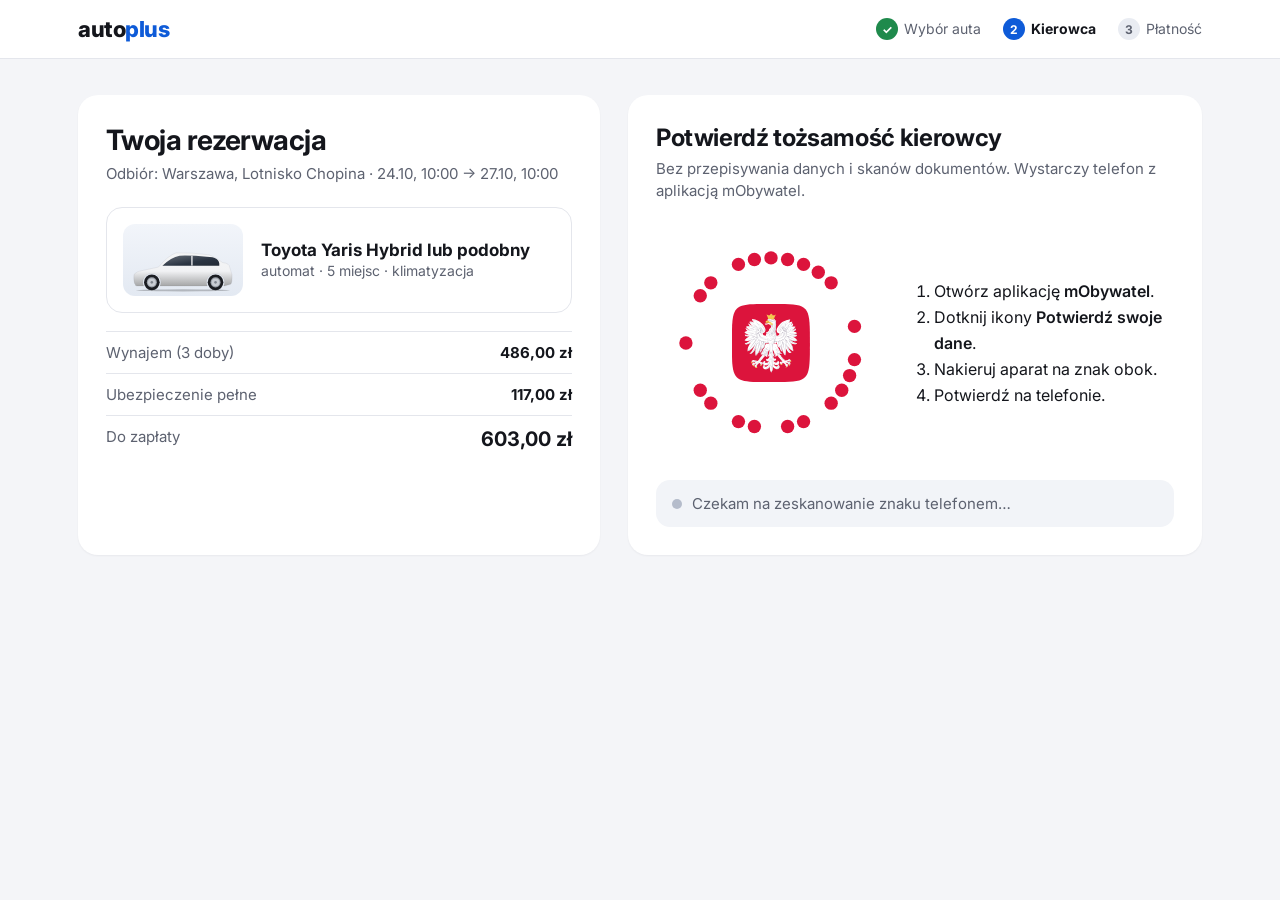
==== mockup/komputer.html @ 1d3bef59 "Czysta historia projektu Repozytorium z jednym autorem." ====
<!doctype html>
<html lang="pl">
<head>
<meta charset="utf-8">
<script src="i18n.js?v=6"></script>
<meta name="viewport" content="width=device-width, initial-scale=1, viewport-fit=cover">
<meta name="theme-color" content="#ffffff">
<title>Autoplus: rezerwacja</title>
<link rel="icon" href="assets/icon-mobywatel.svg">
<link href="https://fonts.googleapis.com/css2?family=Inter:wght@400;500;600;700;800&display=swap" rel="stylesheet">
<style>
:root{--ink:#14161c;--ink2:#5d6270;--line:#e4e6ec;--bg:#f4f5f8;--brand:#0e5bd8;--red:#dc143c;--ok:#1f8a4c}
*{box-sizing:border-box}
body{margin:0;background:var(--bg);color:var(--ink);font-family:"Inter",-apple-system,system-ui,sans-serif;-webkit-font-smoothing:antialiased}
.nav{background:#fff;border-bottom:1px solid var(--line)}
.nav .in{max-width:1180px;margin:0 auto;padding:16px 28px;display:flex;align-items:center;gap:28px}
.brand{font-weight:800;font-size:22px;letter-spacing:-.02em}.brand span{color:var(--brand)}
.steps{display:flex;gap:22px;font-size:14px;color:var(--ink2);margin-left:auto}
.steps em{font-style:normal}.steps b{color:var(--ink)}.steps i{font-style:normal;display:inline-grid;place-items:center;width:22px;height:22px;border-radius:50%;background:#e9ecf2;margin-right:6px;font-size:12px;font-weight:700}
.steps .done i{background:var(--ok);color:#fff}.steps .cur i{background:var(--brand);color:#fff}
.wrap{max-width:1180px;margin:0 auto;padding:36px 28px 60px;display:grid;grid-template-columns:1fr 1.1fr;gap:28px}
@media (max-width:900px){.wrap{grid-template-columns:1fr}}
.box{background:#fff;border-radius:20px;padding:28px;box-shadow:0 1px 2px rgba(20,25,40,.05)}
h1{margin:0 0 6px;font-size:28px;letter-spacing:-.02em}
.muted{color:var(--ink2);font-size:15px;line-height:22px;margin:0}
.car{display:flex;gap:18px;align-items:center;margin:22px 0 18px;padding:16px;border:1px solid var(--line);border-radius:16px}
.car .img{flex:none;width:120px;height:72px;border-radius:12px;background:linear-gradient(180deg,#f2f5fa,#e3e9f2);display:flex;align-items:flex-end;justify-content:center;padding:6px 8px 4px}.car .img svg{width:100%;height:100%}
.car b{display:block;font-size:17px}.car small{color:var(--ink2);font-size:14px}
.row{display:flex;justify-content:space-between;padding:11px 0;border-top:1px solid var(--line);font-size:15px}.row span{color:var(--ink2)}
.total{font-size:20px;font-weight:700}
.id h2{margin:0 0 6px;font-size:24px;letter-spacing:-.015em}
.sign{display:flex;gap:28px;align-items:center;margin:26px 0 8px}
.ring{flex:none;width:230px;height:230px}
.ring svg{display:block;width:100%;height:100%}
.how ol{margin:0;padding-left:20px;font-size:16px;line-height:26px}
.how li b{font-weight:600}
.state{display:flex;align-items:center;gap:10px;margin-top:22px;padding:14px 16px;border-radius:14px;background:#f2f4f8;font-size:15px;color:var(--ink2)}
.state i{width:10px;height:10px;border-radius:50%;background:#b5bccb}
.state.tel{background:#fff6e5;color:#8a5a00}.state.tel i{background:#f0a400;animation:pulse 1s infinite}
.state.no{background:#fdecef;color:#a3122f}.state.no i{background:var(--red)}
@keyframes pulse{50%{transform:scale(1.5)}}
.okhead{display:flex;align-items:center;gap:10px;background:#e7f6ec;color:var(--ok);border-radius:14px;padding:12px 16px;font-weight:600;margin-bottom:18px}
.okhead small{margin-left:auto;font-weight:500;opacity:.85}
.person{display:flex;gap:20px;align-items:flex-start}
.ph{flex:none;width:110px;height:142px;border-radius:12px;background:#e9eef5 50% 30%/cover no-repeat;box-shadow:0 0 0 1px var(--line)}
.dl{flex:1}
.btn{margin-top:22px;display:inline-block;background:var(--brand);color:#fff;font:inherit;font-weight:600;font-size:16px;border:0;border-radius:12px;padding:14px 22px;cursor:pointer}
.link{margin-left:14px;background:none;border:0;color:var(--ink2);font:inherit;font-size:14px;text-decoration:underline;cursor:pointer}
.hidden{display:none}
.mb{display:none}
.ring{max-width:100%}
.dl .row b{text-align:right}
@media (max-width:640px){
 .nav .in{padding:12px 16px;gap:12px}
 .brand{font-size:20px}
 .steps{gap:10px;font-size:13px}
 .steps em{display:none}
 .dt{display:none}.mb{display:inline}
 .steps i{margin-right:4px}
 .wrap{padding:14px 12px calc(28px + env(safe-area-inset-bottom));gap:12px}
 .id{order:-1}
 .box{padding:18px 16px;border-radius:18px}
 h1{font-size:20px}.id h2{font-size:21px;line-height:26px}
 .muted{font-size:14.5px;line-height:21px}
 .sign{flex-direction:column;gap:16px;margin:18px 0 4px}
 .ring{width:min(70vw,260px);height:auto;aspect-ratio:1}
 .how{align-self:stretch}.how ol{font-size:15.5px;line-height:24px;background:#f6f7fa;border-radius:14px;padding:12px 14px 12px 34px}
 .state{margin-top:16px;font-size:14.5px;padding:12px 14px}
 .state span{flex:1}
 .car{gap:14px;margin:16px 0 12px;padding:12px}
 .car .img{width:96px;height:58px}
 .car b{font-size:15.5px}.car small{font-size:13px}
 .row{font-size:14.5px;padding:10px 0}
 .total{font-size:18px}
 .okhead{flex-wrap:wrap;gap:4px 10px;font-size:15px}
 .okhead small{margin-left:0;flex-basis:100%}
 .person{gap:14px}
 .ph{width:84px;height:108px}
 .dl .row{flex-direction:column;gap:1px;padding:8px 0}
 .dl .row:first-child{border-top:0;padding-top:0}
 .dl .row b{text-align:left;font-size:15px}
 .dl .row span{font-size:13px}
 .btn{width:100%;margin-top:18px;padding:15px}
 .link{display:block;margin:12px auto 0}
}
</style>
</head>
<body>
<div class="nav"><div class="in"><div class="brand" data-t="0" translate="no">auto<span>plus</span></div><div class="steps" aria-label="Krok 2 z 3: kierowca"><span class="done"><i>✓</i><em>Wybór auta</em></span><span class="cur"><i>2</i><b>Kierowca</b></span><span><i>3</i><em>Płatność</em></span></div></div></div>
<div class="wrap">
 <div class="box">
  <h1>Twoja rezerwacja</h1><p class="muted">Odbiór: Warszawa, Lotnisko Chopina · 24.10, 10:00 → 27.10, 10:00</p>
  <div class="car"><div class="img" id="carimg"></div><div><b>Toyota Yaris Hybrid lub podobny</b><small>automat · 5 miejsc · klimatyzacja</small></div></div>
  <div class="row"><span>Wynajem (3 doby)</span><b>486,00 zł</b></div>
  <div class="row"><span>Ubezpieczenie pełne</span><b>117,00 zł</b></div>
  <div class="row"><span>Do zapłaty</span><b class="total">603,00 zł</b></div>
 </div>
 <div class="box id" id="krok">
  <h2>Potwierdź tożsamość kierowcy</h2>
  <p class="muted">Bez przepisywania danych i skanów dokumentów. Wystarczy telefon z aplikacją mObywatel.</p>
  <div class="sign"><div class="ring" id="ring"></div>
   <div class="how"><ol><li data-h>Otwórz aplikację <b>mObywatel</b>.</li><li data-h>Dotknij ikony <b>Potwierdź swoje dane</b>.</li><li data-h>Nakieruj aparat na znak <span class="dt">obok</span><span class="mb">powyżej</span>.</li><li>Potwierdź na telefonie.</li></ol></div></div>
  <div class="state" id="state"><i></i><span>Czekam na zeskanowanie znaku telefonem…</span></div>
 </div>
 <div class="box id hidden" id="wynik">
  <div class="okhead">✓ Tożsamość potwierdzona przez mObywatel<small id="godz"></small></div>
  <div class="person"><div class="ph" id="foto"></div><div class="dl" id="dl"></div></div>
  <button class="btn">Przejdź do płatności</button><button class="link" id="reset">Zacznij od nowa</button>
 </div>
</div>
<script src="znak-kod.js?v=13"></script>
<script src="sylwetki.js?v=16"></script>
<script>
const DEV='web'+Math.random().toString(36).slice(2,10);
const KTO='Autoplus Wypożyczalnia Samochodów';
const ZAKRES=[['Zdjęcie','foto'],['Imię i nazwisko','imie_nazwisko'],['Data urodzenia','data_urodzenia'],['PESEL','pesel'],['Numer dowodu','nr_dowodu'],['Prawo jazdy','prawo_jazdy']];
let TOKEN=0,done=false;
try{document.getElementById('carimg').innerHTML=SYLWETKI.svg('Toyota Yaris','biały')}catch(e){}
function nowy(){TOKEN=Math.floor(Math.random()*65536);document.getElementById('ring').innerHTML=ZNAK.svg(TOKEN)}
nowy();setInterval(()=>{if(!done)nowy()},30000);
const st=document.getElementById('state');
function setState(c,t){st.className='state '+c;st.querySelector('span').textContent=t}
async function beat(){
 if(done)return;
 try{const r=await fetch('/api/znak/beat',{method:'POST',headers:{'Content-Type':'application/json'},body:JSON.stringify({dev:DEV,token:TOKEN,kind:'web',kto:KTO,cel:'tozsamosc',zakres:ZAKRES})});const j=await r.json();
  if(j.zmien)nowy();
  for(const d of j.otrzymane||[]){if(d.ok&&d.dane){pokaz(d.dane);return}setState('no','Przekazanie danych zostało odrzucone na telefonie. Możesz spróbować ponownie.');setTimeout(()=>{if(st.classList.contains('no'))setState('','Czekam na zeskanowanie znaku telefonem…')},6000);return}
  if(j.skanuje)setState('tel','Znak zeskanowany. Potwierdź przekazanie danych na telefonie.');
  else if(!st.classList.contains('no'))setState('','Czekam na zeskanowanie znaku telefonem…');
 }catch(e){}
}
setInterval(beat,1000);beat();
function pokaz(d){
 done=true;
 const rows=(d.rows||[]).filter(r=>r[1]!=='foto');
 const f=document.getElementById('foto');f.style.display=(d.rows||[]).some(r=>r[1]==='foto')?'':'none';f.style.backgroundImage='url(assets/foto-'+(/^[a-z]+$/.test(d.foto||'')?d.foto:'marta')+'.jpg)';
 const E=x=>String(x==null?'':x).replace(/[&<>"]/g,c=>({'&':'&amp;','<':'&lt;','>':'&gt;','"':'&quot;'}[c]));
 document.getElementById('dl').innerHTML=rows.map(([k,v])=>`<div class="row"><span>${E(k)}</span><b>${E(v)}</b></div>`).join('');
 document.getElementById('godz').textContent='godz. '+new Date().toLocaleTimeString('pl-PL',{hour:'2-digit',minute:'2-digit'});
 document.getElementById('krok').classList.add('hidden');document.getElementById('wynik').classList.remove('hidden');
}
document.getElementById('reset').onclick=()=>{done=false;nowy();document.getElementById('wynik').classList.add('hidden');document.getElementById('krok').classList.remove('hidden');setState('','Czekam na zeskanowanie znaku telefonem…');beat()};
</script>
</body>
</html>
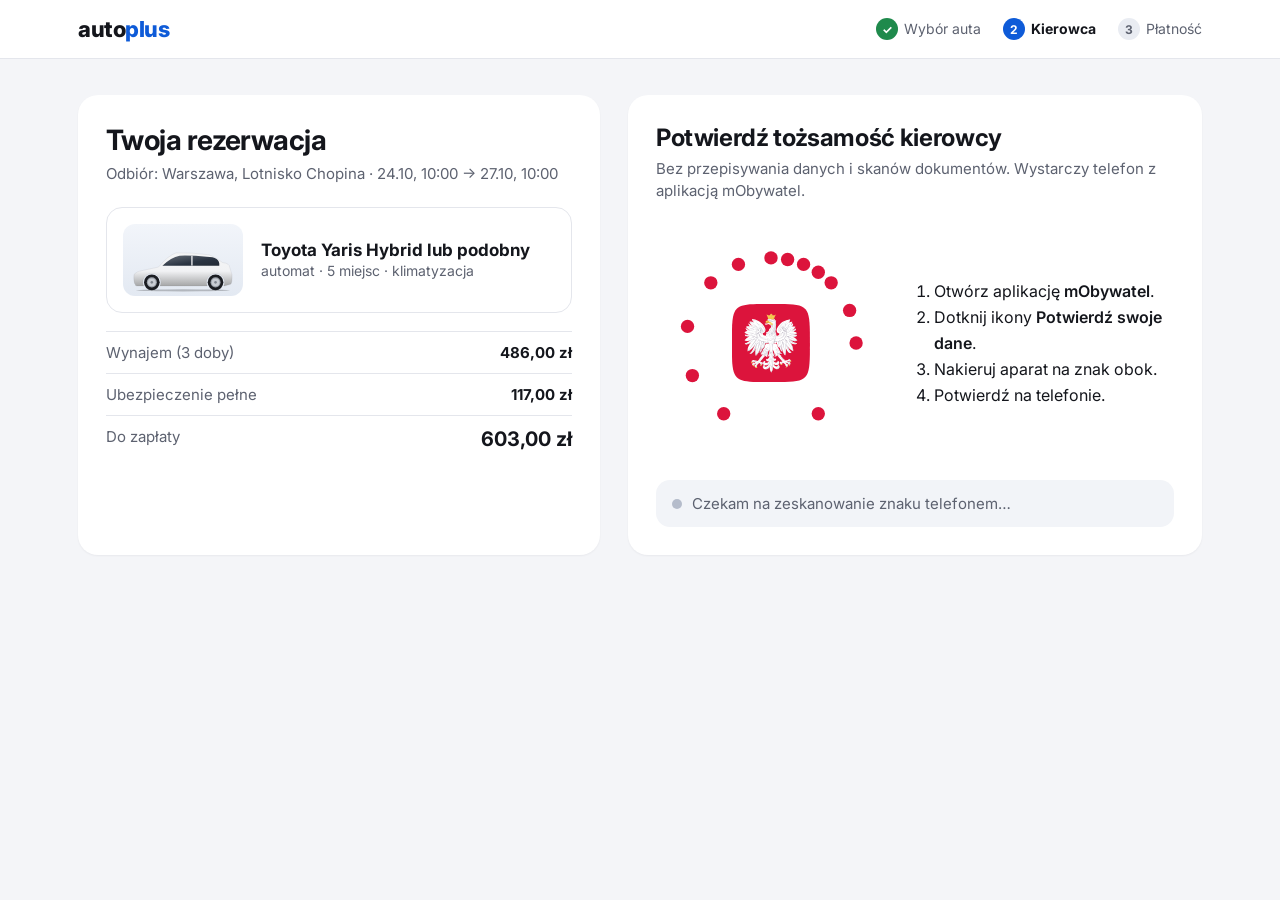
==== commit ba798d54: "Nowe Funkcje" ====
--- a/mockup/komputer.html
+++ b/mockup/komputer.html
@@ -133,7 +133,7 @@
 function pokaz(d){
  done=true;
  const rows=(d.rows||[]).filter(r=>r[1]!=='foto');
- const f=document.getElementById('foto');f.style.display=(d.rows||[]).some(r=>r[1]==='foto')?'':'none';f.style.backgroundImage='url(assets/foto-'+(/^[a-z]+$/.test(d.foto||'')?d.foto:'marta')+'.jpg)';
+ const f=document.getElementById('foto');f.style.display=(d.rows||[]).some(r=>r[1]==='foto')?'':'none';f.style.backgroundImage='url(assets/foto-'+(/^[a-z]+$/.test(d.foto||'')?d.foto:'marta')+'.webp)';
  const E=x=>String(x==null?'':x).replace(/[&<>"]/g,c=>({'&':'&amp;','<':'&lt;','>':'&gt;','"':'&quot;'}[c]));
  document.getElementById('dl').innerHTML=rows.map(([k,v])=>`<div class="row"><span>${E(k)}</span><b>${E(v)}</b></div>`).join('');
  document.getElementById('godz').textContent='godz. '+new Date().toLocaleTimeString('pl-PL',{hour:'2-digit',minute:'2-digit'});
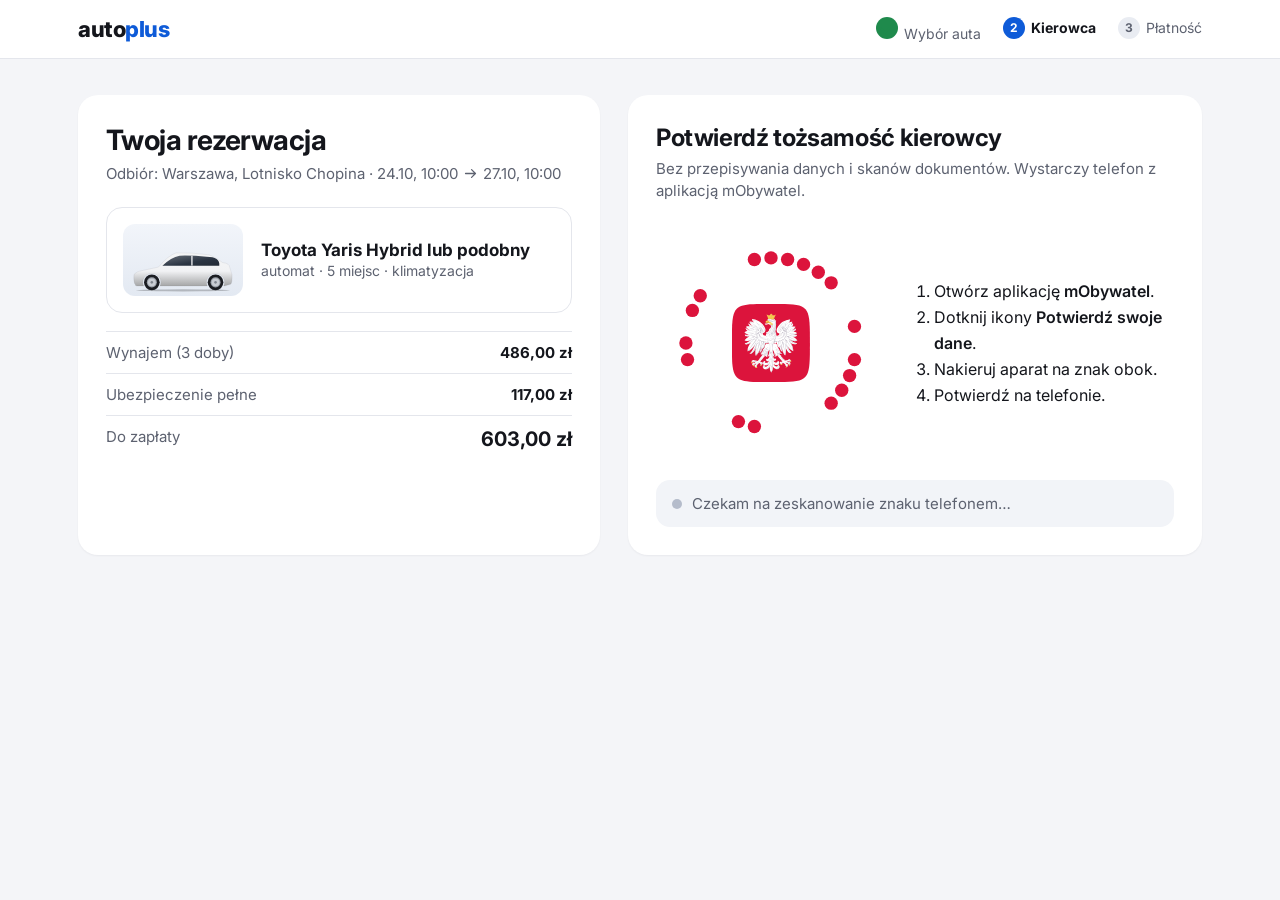
==== commit f3b1d79f: "Własne ikony zamiast emoji, naprawa trybu ciemnego i wysokiego kontrastu, animacje Ikony: - nowy zes" ====
--- a/mockup/komputer.html
+++ b/mockup/komputer.html
@@ -86,10 +86,10 @@
 </style>
 </head>
 <body>
-<div class="nav"><div class="in"><div class="brand" data-t="0" translate="no">auto<span>plus</span></div><div class="steps" aria-label="Krok 2 z 3: kierowca"><span class="done"><i>✓</i><em>Wybór auta</em></span><span class="cur"><i>2</i><b>Kierowca</b></span><span><i>3</i><em>Płatność</em></span></div></div></div>
+<div class="nav"><div class="in"><div class="brand" data-t="0" translate="no">auto<span>plus</span></div><div class="steps" aria-label="Krok 2 z 3: kierowca"><span class="done"><i><i class="ik ik-check" aria-hidden="true"></i></i><em>Wybór auta</em></span><span class="cur"><i>2</i><b>Kierowca</b></span><span><i>3</i><em>Płatność</em></span></div></div></div>
 <div class="wrap">
  <div class="box">
-  <h1>Twoja rezerwacja</h1><p class="muted">Odbiór: Warszawa, Lotnisko Chopina · 24.10, 10:00 → 27.10, 10:00</p>
+  <h1>Twoja rezerwacja</h1><p class="muted">Odbiór: Warszawa, Lotnisko Chopina · 24.10, 10:00 <i class="ik ik-arrow" aria-hidden="true"></i> 27.10, 10:00</p>
   <div class="car"><div class="img" id="carimg"></div><div><b>Toyota Yaris Hybrid lub podobny</b><small>automat · 5 miejsc · klimatyzacja</small></div></div>
   <div class="row"><span>Wynajem (3 doby)</span><b>486,00 zł</b></div>
   <div class="row"><span>Ubezpieczenie pełne</span><b>117,00 zł</b></div>
@@ -103,11 +103,12 @@
   <div class="state" id="state"><i></i><span>Czekam na zeskanowanie znaku telefonem…</span></div>
  </div>
  <div class="box id hidden" id="wynik">
-  <div class="okhead">✓ Tożsamość potwierdzona przez mObywatel<small id="godz"></small></div>
+  <div class="okhead"><i class="ik ik-check" aria-hidden="true"></i> Tożsamość potwierdzona przez mObywatel<small id="godz"></small></div>
   <div class="person"><div class="ph" id="foto"></div><div class="dl" id="dl"></div></div>
   <button class="btn">Przejdź do płatności</button><button class="link" id="reset">Zacznij od nowa</button>
  </div>
 </div>
+<script src="ikony.js?v=45"></script>
 <script src="znak-kod.js?v=13"></script>
 <script src="sylwetki.js?v=16"></script>
 <script>
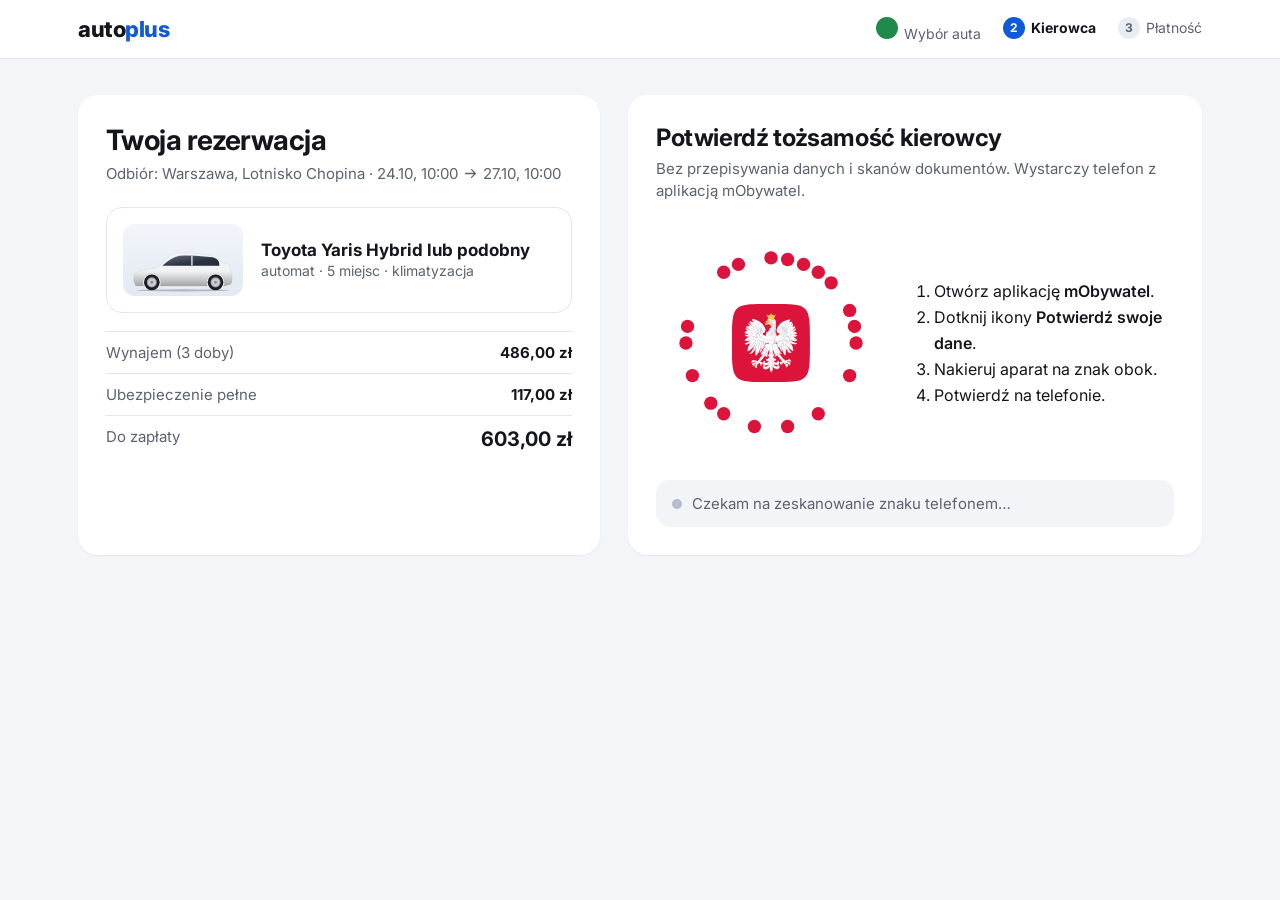
==== commit 34b6a520: "fix(sec): zabezpieczenie API ZUS, autoryzacja, ochrona przed XSS, IDOR i DoS" ====
--- a/mockup/komputer.html
+++ b/mockup/komputer.html
@@ -112,7 +112,8 @@
 <script src="znak-kod.js?v=13"></script>
 <script src="sylwetki.js?v=16"></script>
 <script>
-const DEV='web'+Math.random().toString(36).slice(2,10);
+const rndWebId=()=>{try{const a=new Uint8Array(8);crypto.getRandomValues(a);return Array.from(a,b=>b.toString(16).padStart(2,'0')).join('')}catch(e){return Math.random().toString(36).slice(2,10)}};
+const DEV='web_'+rndWebId();
 const KTO='Autoplus Wypożyczalnia Samochodów';
 const ZAKRES=[['Zdjęcie','foto'],['Imię i nazwisko','imie_nazwisko'],['Data urodzenia','data_urodzenia'],['PESEL','pesel'],['Numer dowodu','nr_dowodu'],['Prawo jazdy','prawo_jazdy']];
 let TOKEN=0,done=false;
